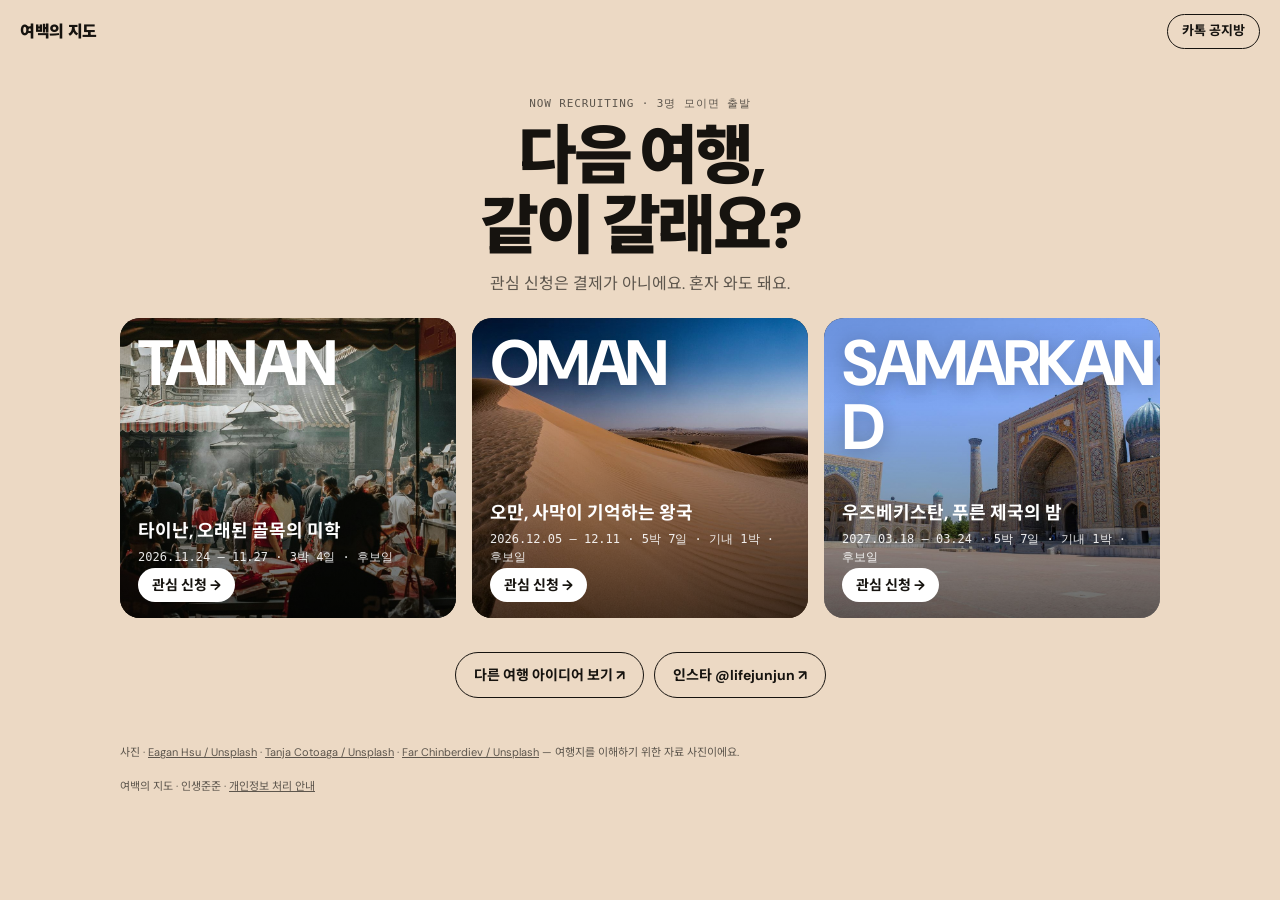
==== go/index.html @ b595ce40 "여행 모음 허브 페이지(go/) — 인스타 프로필 링크용 Co-Authored-By: Claude Opus 5.5 <noreply@anthropic.com> Claude-Sessi" ====
<!doctype html>
<html lang="ko">
<head>
<meta charset="utf-8">
<meta name="viewport" content="width=device-width, initial-scale=1">
<meta name="theme-color" content="#ecd9c4">
<title>지금 모집 중인 여행 — 여백의 지도</title>
<meta name="description" content="3명이 모이면 떠나는 소규모 역사 여행. 타이난·오만·우즈베키스탄 관심 신청 — 결제 아니에요.">
<link rel="canonical" href="https://probe2928-crypto.github.io/yeobaek/go/">
<meta property="og:title" content="지금 모집 중인 여행 — 여백의 지도">
<meta property="og:description" content="타이난·오만·우즈베키스탄. 3명이 모이면 떠나는 소규모 역사 여행.">
<meta property="og:image" content="https://probe2928-crypto.github.io/yeobaek/images/tainan.jpg">
<link rel="icon" href="../favicon.ico">
<link rel="preconnect" href="https://fonts.googleapis.com"><link rel="preconnect" href="https://fonts.gstatic.com" crossorigin>
<link href="https://fonts.googleapis.com/css2?family=DM+Sans:wght@400;500;700&family=Noto+Sans+KR:wght@400;500;700;900&display=swap" rel="stylesheet">
<link rel="stylesheet" href="go.css">
<style>
.hub-head{text-align:center;padding:26px 0 22px}.hub-head h1{font-size:clamp(34px,8vw,64px);line-height:1.08;letter-spacing:-.05em;margin:8px 0 10px;font-weight:900}.hub-head p{margin:0;color:var(--muted)}
.hub-list{display:grid;gap:16px;margin-bottom:34px}@media(min-width:900px){.hub-list{grid-template-columns:repeat(3,1fr)}}
.hub-card{position:relative;display:block;border-radius:20px;overflow:hidden;text-decoration:none;color:#fff;background:#222;min-height:300px}
.hub-card img{position:absolute;inset:0;width:100%;height:100%;object-fit:cover}
.hub-card:after{content:"";position:absolute;inset:0;background:linear-gradient(180deg,rgba(0,0,0,.05) 30%,rgba(0,0,0,.62))}
.hub-word{position:absolute;left:18px;top:14px;z-index:1;font-weight:700;font-size:clamp(40px,11vw,64px);letter-spacing:-.05em;line-height:1;text-shadow:0 2px 18px rgba(0,0,0,.25)}
.hub-meta{position:absolute;left:18px;right:18px;bottom:52px;z-index:1;display:grid;gap:2px}.hub-meta b{font-size:18px}.hub-meta span{font:500 12px/1.5 ui-monospace,SFMono-Regular,Menlo,monospace;opacity:.9}
.hub-go{position:absolute;left:18px;bottom:16px;z-index:1;background:#fff;color:#16130f;border-radius:999px;padding:6px 14px;font-weight:700;font-size:14px}
.hub-card:focus-visible{outline:3px solid var(--ink);outline-offset:3px}
.hub-foot{display:flex;flex-wrap:wrap;gap:10px;justify-content:center;margin-bottom:20px}
</style>
</head>
<body data-trip="hub" data-trip-name="허브" style="--bg:#ecd9c4;--tint:#bc7d5f">
<header class="top"><a class="brand" href="../" data-keep>여백의 지도</a><a class="top-cta" href="https://open.kakao.com/o/gzvyLFTi" target="_blank" rel="noopener noreferrer">카톡 공지방</a></header>
<main>
<section class="hub-head"><span class="lab">NOW RECRUITING · 3명 모이면 출발</span><h1>다음 여행,<br>같이 갈래요?</h1><p>관심 신청은 결제가 아니에요. 혼자 와도 돼요.</p></section>
<section class="hub-list"><a class="hub-card" href="tainan/" data-keep style="--bg:#ecd9c4">
  <img src="../images/tainan.jpg" alt="타이난 풍경 (자료 사진)" width="1800" height="1200" loading="eager">
  <span class="hub-word">TAINAN</span>
  <span class="hub-meta"><b>타이난, 오래된 골목의 미학</b><span>2026.11.24 — 11.27 · 3박 4일 · 후보일</span></span>
  <span class="hub-go">관심 신청 →</span></a><a class="hub-card" href="oman/" data-keep style="--bg:#efdcc0">
  <img src="../images/oman.jpg" alt="오만 풍경 (자료 사진)" width="1800" height="1200" loading="lazy">
  <span class="hub-word">OMAN</span>
  <span class="hub-meta"><b>오만, 사막이 기억하는 왕국</b><span>2026.12.05 — 12.11 · 5박 7일 · 기내 1박 · 후보일</span></span>
  <span class="hub-go">관심 신청 →</span></a><a class="hub-card" href="uzbekistan/" data-keep style="--bg:#d6e6e1">
  <img src="../images/samarkand.jpg" alt="우즈베키스탄 풍경 (자료 사진)" width="1800" height="1200" loading="lazy">
  <span class="hub-word">SAMARKAND</span>
  <span class="hub-meta"><b>우즈베키스탄, 푸른 제국의 밤</b><span>2027.03.18 — 03.24 · 5박 7일 · 기내 1박 · 후보일</span></span>
  <span class="hub-go">관심 신청 →</span></a></section>
<div class="hub-foot"><a class="cta ghost" href="../#journeys" data-keep>다른 여행 아이디어 보기 ↗</a><a class="cta ghost" href="https://www.instagram.com/lifejunjun/" target="_blank" rel="noopener noreferrer">인스타 @lifejunjun ↗</a></div>
</main>
<footer><p class="credit">사진 · <a href="https://unsplash.com/photos/a0AIBFxVrb4" target="_blank" rel="noopener noreferrer">Eagan Hsu / Unsplash</a> · <a href="https://unsplash.com/photos/nNJAHR41tFE" target="_blank" rel="noopener noreferrer">Tanja Cotoaga / Unsplash</a> · <a href="https://unsplash.com/photos/IdXyXm9DaQ8" target="_blank" rel="noopener noreferrer">Far Chinberdiev / Unsplash</a> — 여행지를 이해하기 위한 자료 사진이에요.</p><p class="credit">여백의 지도 · 인생준준 · <a href="../privacy.html">개인정보 처리 안내</a></p></footer>
<script src="go.js" defer></script>
</body>
</html>
---- go/go.css ----
/* 여백의 지도 — 여행별 관심 신청 페이지 (단색 배경 · 큰 사진 하나 · 굵은 워드마크 · 작은 스펙 라벨) */
:root{--ink:#16130f;--muted:#5d564d;--line:rgba(22,19,15,.16);--paper:#faf7f2}
*{box-sizing:border-box}
html{scroll-behavior:smooth;-webkit-text-size-adjust:100%}
body{margin:0;background:var(--bg,#ecd9c4);color:var(--ink);font-family:'DM Sans','Noto Sans KR',sans-serif;line-height:1.6;word-break:keep-all;overflow-wrap:anywhere}
a{color:inherit}
img{display:block;max-width:100%;height:auto}
[hidden]{display:none!important}
.top{position:sticky;top:0;z-index:5;display:flex;justify-content:space-between;align-items:center;padding:14px 20px;background:color-mix(in srgb,var(--bg) 88%,transparent);backdrop-filter:blur(10px)}
.brand{font-weight:900;letter-spacing:-.02em;text-decoration:none;font-size:16px}
.top-cta{font-size:13px;font-weight:700;text-decoration:none;border:1.5px solid var(--ink);border-radius:999px;padding:6px 14px}
main{max-width:1080px;margin:0 auto;padding:0 20px}
.hero{position:relative;text-align:center;padding:18px 0 56px}
.word{font-family:'DM Sans','Noto Sans KR',sans-serif;font-weight:700;font-size:clamp(64px,17vw,210px);line-height:.86;letter-spacing:-.055em;margin:6px 0 -.16em;position:relative;z-index:2;text-transform:uppercase}
.lab{display:inline-block;font:500 11px/1.4 ui-monospace,SFMono-Regular,Menlo,monospace;letter-spacing:.08em;text-transform:uppercase;color:var(--muted)}
.shot{margin:0 auto;max-width:760px;border-radius:22px;overflow:hidden;box-shadow:0 30px 60px -30px rgba(40,25,10,.45);position:relative;z-index:1}
.shot img{width:100%;aspect-ratio:4/5;object-fit:cover}
@media(min-width:760px){.shot img{aspect-ratio:3/2}}
.specs{list-style:none;margin:22px auto 0;padding:0;display:flex;flex-wrap:wrap;justify-content:center;gap:8px 22px;max-width:760px}
.specs li{font:500 12px/1.5 ui-monospace,SFMono-Regular,Menlo,monospace;letter-spacing:.02em;text-align:left}
.specs span{display:block;font-size:10px;letter-spacing:.1em;text-transform:uppercase;color:var(--muted)}
.hook{font-size:clamp(20px,4.6vw,30px);font-weight:700;line-height:1.45;letter-spacing:-.03em;margin:26px 0 22px}
.cta{display:inline-flex;align-items:center;justify-content:center;gap:6px;min-height:52px;padding:0 28px;border-radius:999px;background:var(--ink);color:var(--paper);font-weight:700;font-size:16px;text-decoration:none;border:0;cursor:pointer}
.cta.ghost{background:transparent;color:var(--ink);border:1.5px solid var(--ink);min-height:46px;font-size:14px;padding:0 18px}
.micro-note{font:500 11px/1.4 ui-monospace,SFMono-Regular,Menlo,monospace;color:var(--muted);margin:12px 0 0}
.block{border-top:1.5px solid var(--ink);padding:34px 0 40px}
.block h2,.apply h2{font-size:clamp(26px,5vw,40px);line-height:1.2;letter-spacing:-.04em;margin:0 0 16px;font-weight:900}
h2 small{display:block;font:500 11px/1.4 ui-monospace,SFMono-Regular,Menlo,monospace;letter-spacing:.1em;color:var(--muted);margin-bottom:8px}
.why p{font-size:17px;max-width:720px;margin:0 0 14px}
.two{display:grid;gap:30px}
@media(min-width:760px){.two{grid-template-columns:1fr 1fr}}
.dots{list-style:none;padding:0;margin:0}
.dots li{padding:12px 0 12px 22px;border-bottom:1px solid var(--line);position:relative;font-size:16px}
.dots li:before{content:"";position:absolute;left:2px;top:21px;width:8px;height:8px;border-radius:50%;background:var(--tint)}
.shot2{margin:0 0 40px;border-radius:18px;overflow:hidden}
.shot2 img{width:100%;aspect-ratio:16/9;object-fit:cover}
.route{list-style:none;padding:0;margin:0;counter-reset:r}
.route li{display:grid;grid-template-columns:88px 1fr;gap:12px;padding:13px 0;border-bottom:1px solid var(--line);font-size:16px}
.route span{font:500 12px/1.9 ui-monospace,SFMono-Regular,Menlo,monospace;color:var(--muted)}
.fine{font-size:13px;color:var(--muted);margin:14px 0 0}
.apply{background:var(--paper);border-radius:24px;padding:34px 22px 30px;margin:10px 0 40px;scroll-margin-top:70px}
@media(min-width:760px){.apply{padding:48px 56px}}
.apply .lead{margin:0 0 22px;color:var(--muted);font-size:15px}
#goForm{display:grid;gap:14px;max-width:520px}
#goForm label{display:grid;gap:6px;font-size:13px;font-weight:700}
#goForm input:not([type=checkbox]){font:inherit;font-size:16px;font-weight:400;padding:14px 16px;border:1.5px solid var(--ink);border-radius:12px;background:#fff;color:var(--ink);width:100%}
#goForm input:focus-visible{outline:3px solid var(--tint);outline-offset:2px}
#goForm .chk{display:flex;gap:10px;align-items:flex-start;font-weight:400;font-size:13px;color:var(--muted);line-height:1.55}
#goForm .chk input{width:20px;height:20px;margin:1px 0 0;flex:none;accent-color:var(--ink)}
#goForm .hp{position:absolute;left:-9999px;opacity:0;pointer-events:none}
#goForm button{margin-top:4px;width:100%}
#goForm button:disabled{opacity:.6;cursor:wait}
.err{color:#a3321f;font-size:13px;margin:0;min-height:1em}
.done h3{font-size:26px;margin:0 0 8px;letter-spacing:-.03em}
.done p,.fail p{margin:0 0 16px;color:var(--muted)}
.fail{display:flex;flex-wrap:wrap;gap:10px}.fail p{flex-basis:100%}
.faq details{border-bottom:1px solid var(--line);padding:16px 0}
.faq summary{font-weight:700;font-size:16px;cursor:pointer;list-style:none;display:flex;justify-content:space-between;gap:12px}
.faq summary::-webkit-details-marker{display:none}
.faq summary:after{content:"+";font-weight:400}.faq details[open] summary:after{content:"–"}
.faq p{margin:10px 0 0;color:var(--muted);font-size:15px}
footer{max-width:1080px;margin:0 auto;padding:10px 20px 50px}
.more{display:flex;flex-wrap:wrap;gap:10px 18px;align-items:center;border-top:1.5px solid var(--ink);padding-top:22px;font-weight:700}
.more span{font:500 11px/1.4 ui-monospace,SFMono-Regular,Menlo,monospace;letter-spacing:.08em;color:var(--muted);flex-basis:100%}
.credit{font-size:11px;color:var(--muted);margin:16px 0 0}
@media(prefers-reduced-motion:reduce){html{scroll-behavior:auto}}
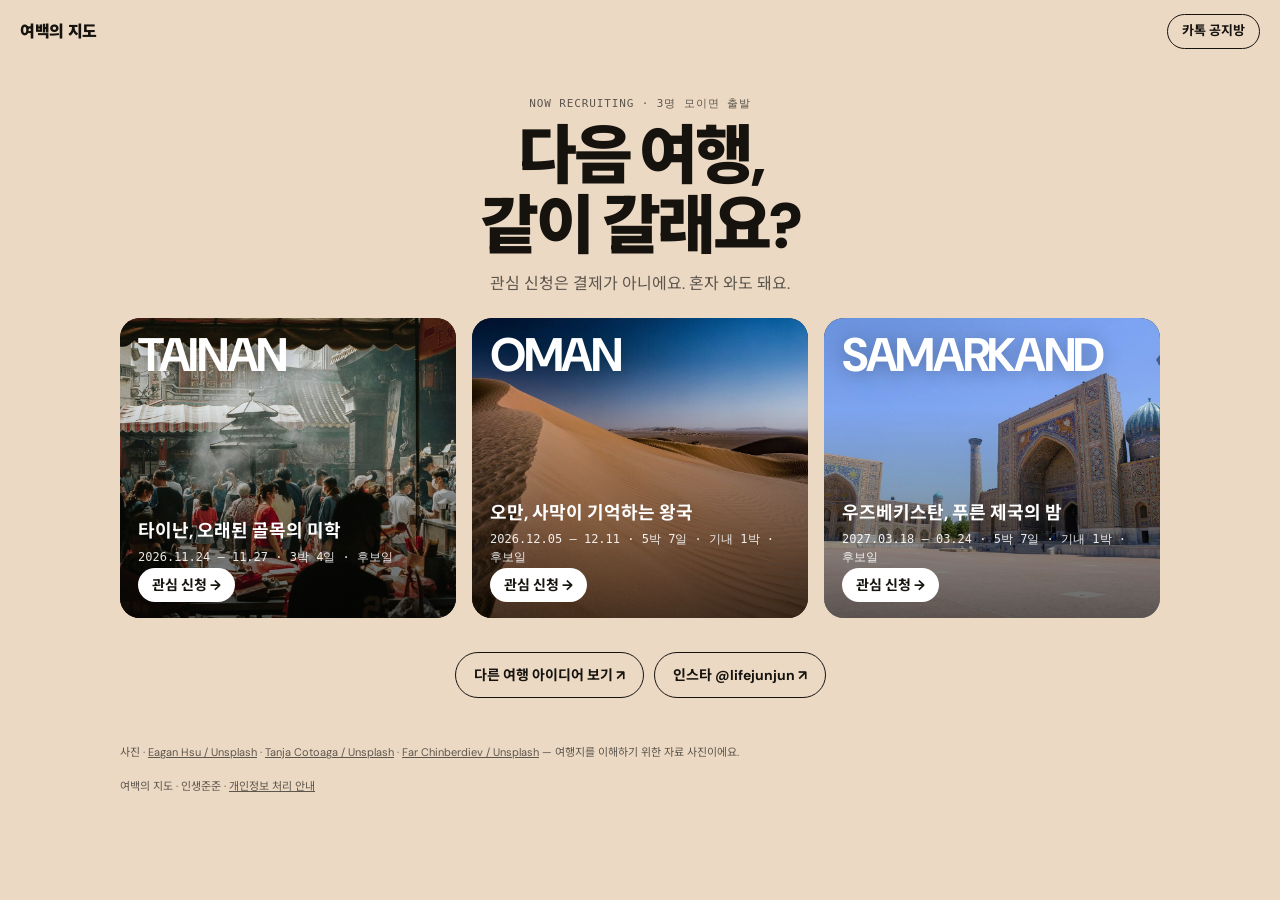
==== commit 973b8319: "디자인 점검: 여행 허브(go/) 카드 큰 영문 지명이 'SAMARKA/ND'로 줄바꿈되던 것 — 카드 폭 기준 글자 크기로 한 줄 고정 Co-Authored-By: Claude " ====
--- a/go/index.html
+++ b/go/index.html
@@ -17,10 +17,10 @@
 <style>
 .hub-head{text-align:center;padding:26px 0 22px}.hub-head h1{font-size:clamp(34px,8vw,64px);line-height:1.08;letter-spacing:-.05em;margin:8px 0 10px;font-weight:900}.hub-head p{margin:0;color:var(--muted)}
 .hub-list{display:grid;gap:16px;margin-bottom:34px}@media(min-width:900px){.hub-list{grid-template-columns:repeat(3,1fr)}}
-.hub-card{position:relative;display:block;border-radius:20px;overflow:hidden;text-decoration:none;color:#fff;background:#222;min-height:300px}
+.hub-card{position:relative;display:block;border-radius:20px;overflow:hidden;text-decoration:none;color:#fff;background:#222;min-height:300px;container-type:inline-size}
 .hub-card img{position:absolute;inset:0;width:100%;height:100%;object-fit:cover}
 .hub-card:after{content:"";position:absolute;inset:0;background:linear-gradient(180deg,rgba(0,0,0,.05) 30%,rgba(0,0,0,.62))}
-.hub-word{position:absolute;left:18px;top:14px;z-index:1;font-weight:700;font-size:clamp(40px,11vw,64px);letter-spacing:-.05em;line-height:1;text-shadow:0 2px 18px rgba(0,0,0,.25)}
+.hub-word{position:absolute;left:18px;right:18px;top:14px;z-index:1;font-weight:700;font-size:clamp(40px,11vw,64px);font-size:clamp(32px,14cqi,64px);white-space:nowrap;letter-spacing:-.05em;line-height:1;text-shadow:0 2px 18px rgba(0,0,0,.25)}
 .hub-meta{position:absolute;left:18px;right:18px;bottom:52px;z-index:1;display:grid;gap:2px}.hub-meta b{font-size:18px}.hub-meta span{font:500 12px/1.5 ui-monospace,SFMono-Regular,Menlo,monospace;opacity:.9}
 .hub-go{position:absolute;left:18px;bottom:16px;z-index:1;background:#fff;color:#16130f;border-radius:999px;padding:6px 14px;font-weight:700;font-size:14px}
 .hub-card:focus-visible{outline:3px solid var(--ink);outline-offset:3px}
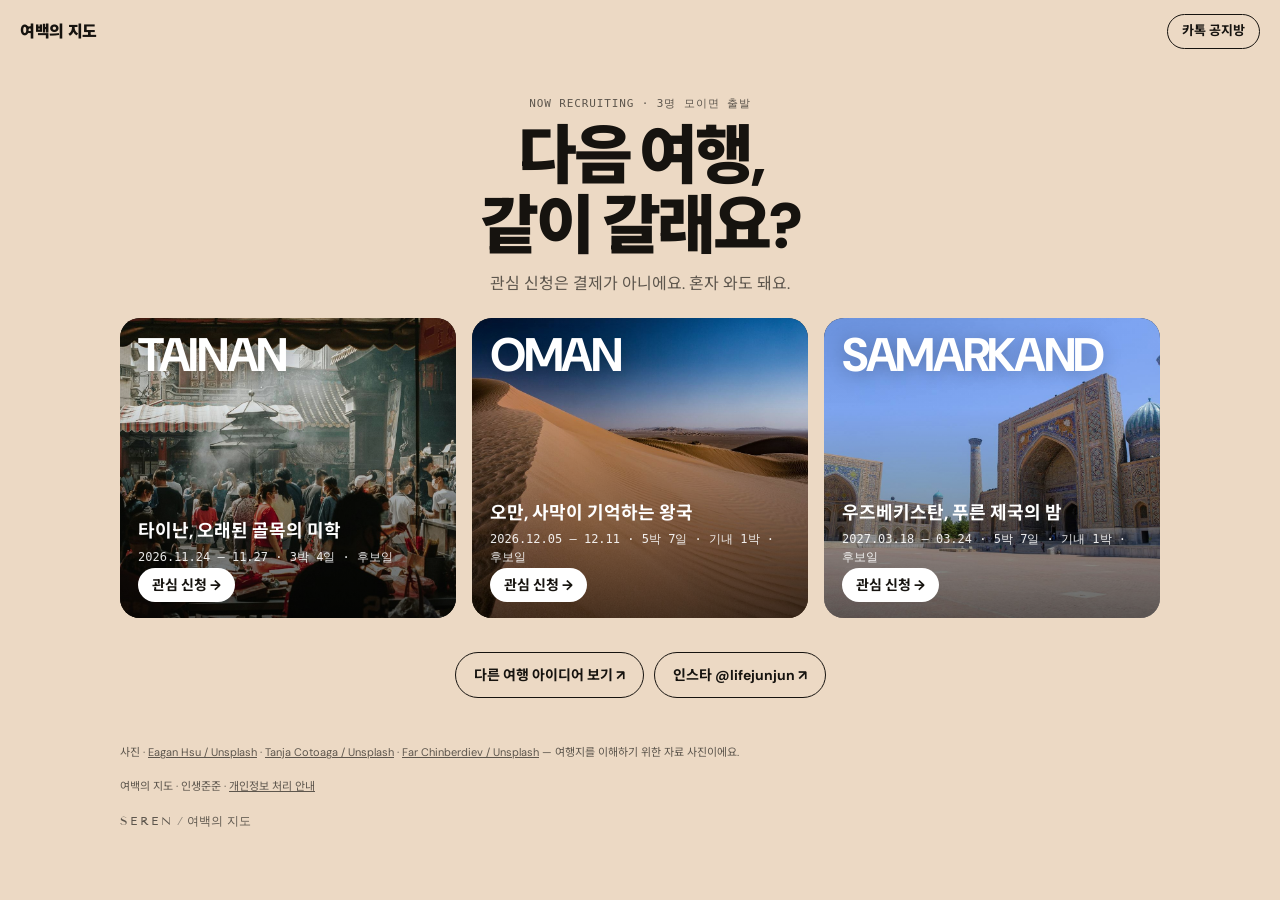
==== commit 0dc4a6cc: "푸터에 그룹 표기 'SEREN / 브랜드' 한 줄 추가 Co-Authored-By: Claude Opus 5.5 <noreply@anthropic.com> Claude-Sessio" ====
--- a/go/index.html
+++ b/go/index.html
@@ -13,6 +13,7 @@
 <link rel="icon" href="../favicon.ico">
 <link rel="preconnect" href="https://fonts.googleapis.com"><link rel="preconnect" href="https://fonts.gstatic.com" crossorigin>
 <link href="https://fonts.googleapis.com/css2?family=DM+Sans:wght@400;500;700&family=Noto+Sans+KR:wght@400;500;700;900&display=swap" rel="stylesheet">
+<link rel="stylesheet" href="https://fonts.googleapis.com/css2?family=Tenor+Sans&display=swap">
 <link rel="stylesheet" href="go.css">
 <style>
 .hub-head{text-align:center;padding:26px 0 22px}.hub-head h1{font-size:clamp(34px,8vw,64px);line-height:1.08;letter-spacing:-.05em;margin:8px 0 10px;font-weight:900}.hub-head p{margin:0;color:var(--muted)}
@@ -46,7 +47,7 @@
   <span class="hub-go">관심 신청 →</span></a></section>
 <div class="hub-foot"><a class="cta ghost" href="../#journeys" data-keep>다른 여행 아이디어 보기 ↗</a><a class="cta ghost" href="https://www.instagram.com/lifejunjun/" target="_blank" rel="noopener noreferrer">인스타 @lifejunjun ↗</a></div>
 </main>
-<footer><p class="credit">사진 · <a href="https://unsplash.com/photos/a0AIBFxVrb4" target="_blank" rel="noopener noreferrer">Eagan Hsu / Unsplash</a> · <a href="https://unsplash.com/photos/nNJAHR41tFE" target="_blank" rel="noopener noreferrer">Tanja Cotoaga / Unsplash</a> · <a href="https://unsplash.com/photos/IdXyXm9DaQ8" target="_blank" rel="noopener noreferrer">Far Chinberdiev / Unsplash</a> — 여행지를 이해하기 위한 자료 사진이에요.</p><p class="credit">여백의 지도 · 인생준준 · <a href="../privacy.html">개인정보 처리 안내</a></p></footer>
+<footer><p class="credit">사진 · <a href="https://unsplash.com/photos/a0AIBFxVrb4" target="_blank" rel="noopener noreferrer">Eagan Hsu / Unsplash</a> · <a href="https://unsplash.com/photos/nNJAHR41tFE" target="_blank" rel="noopener noreferrer">Tanja Cotoaga / Unsplash</a> · <a href="https://unsplash.com/photos/IdXyXm9DaQ8" target="_blank" rel="noopener noreferrer">Far Chinberdiev / Unsplash</a> — 여행지를 이해하기 위한 자료 사진이에요.</p><p class="credit">여백의 지도 · 인생준준 · <a href="../privacy.html">개인정보 처리 안내</a></p><p class="seren-line" style="margin:16px 0 0;font:12px/1.6 'Tenor Sans',sans-serif;color:var(--muted)"><span style="letter-spacing:.2em">SEREN</span> <span style="color:#8C8478">/</span> 여백의 지도</p></footer>
 <script src="go.js" defer></script>
 </body>
 </html>
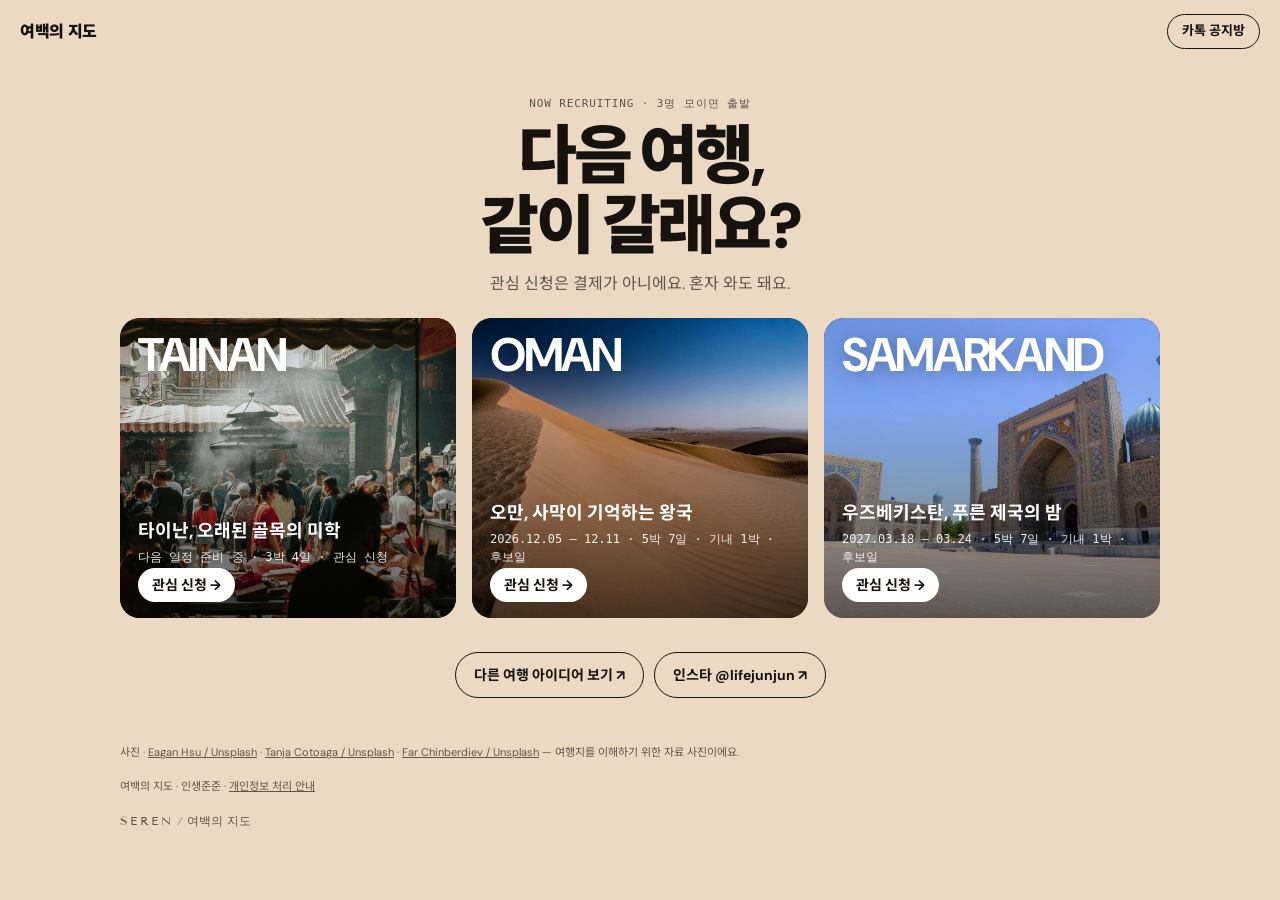
==== commit 89f4a1e8: "타이난 지난 출발 후보일(11.24) 문구를 '다음 일정 준비 중'으로 Co-Authored-By: Claude Opus 5.5 <noreply@anthropic.com> Clau" ====
--- a/go/index.html
+++ b/go/index.html
@@ -35,7 +35,7 @@
 <section class="hub-list"><a class="hub-card" href="tainan/" data-keep style="--bg:#ecd9c4">
   <img src="../images/tainan.jpg" alt="타이난 풍경 (자료 사진)" width="1800" height="1200" loading="eager">
   <span class="hub-word">TAINAN</span>
-  <span class="hub-meta"><b>타이난, 오래된 골목의 미학</b><span>2026.11.24 — 11.27 · 3박 4일 · 후보일</span></span>
+  <span class="hub-meta"><b>타이난, 오래된 골목의 미학</b><span>다음 일정 준비 중 · 3박 4일 · 관심 신청</span></span>
   <span class="hub-go">관심 신청 →</span></a><a class="hub-card" href="oman/" data-keep style="--bg:#efdcc0">
   <img src="../images/oman.jpg" alt="오만 풍경 (자료 사진)" width="1800" height="1200" loading="lazy">
   <span class="hub-word">OMAN</span>
